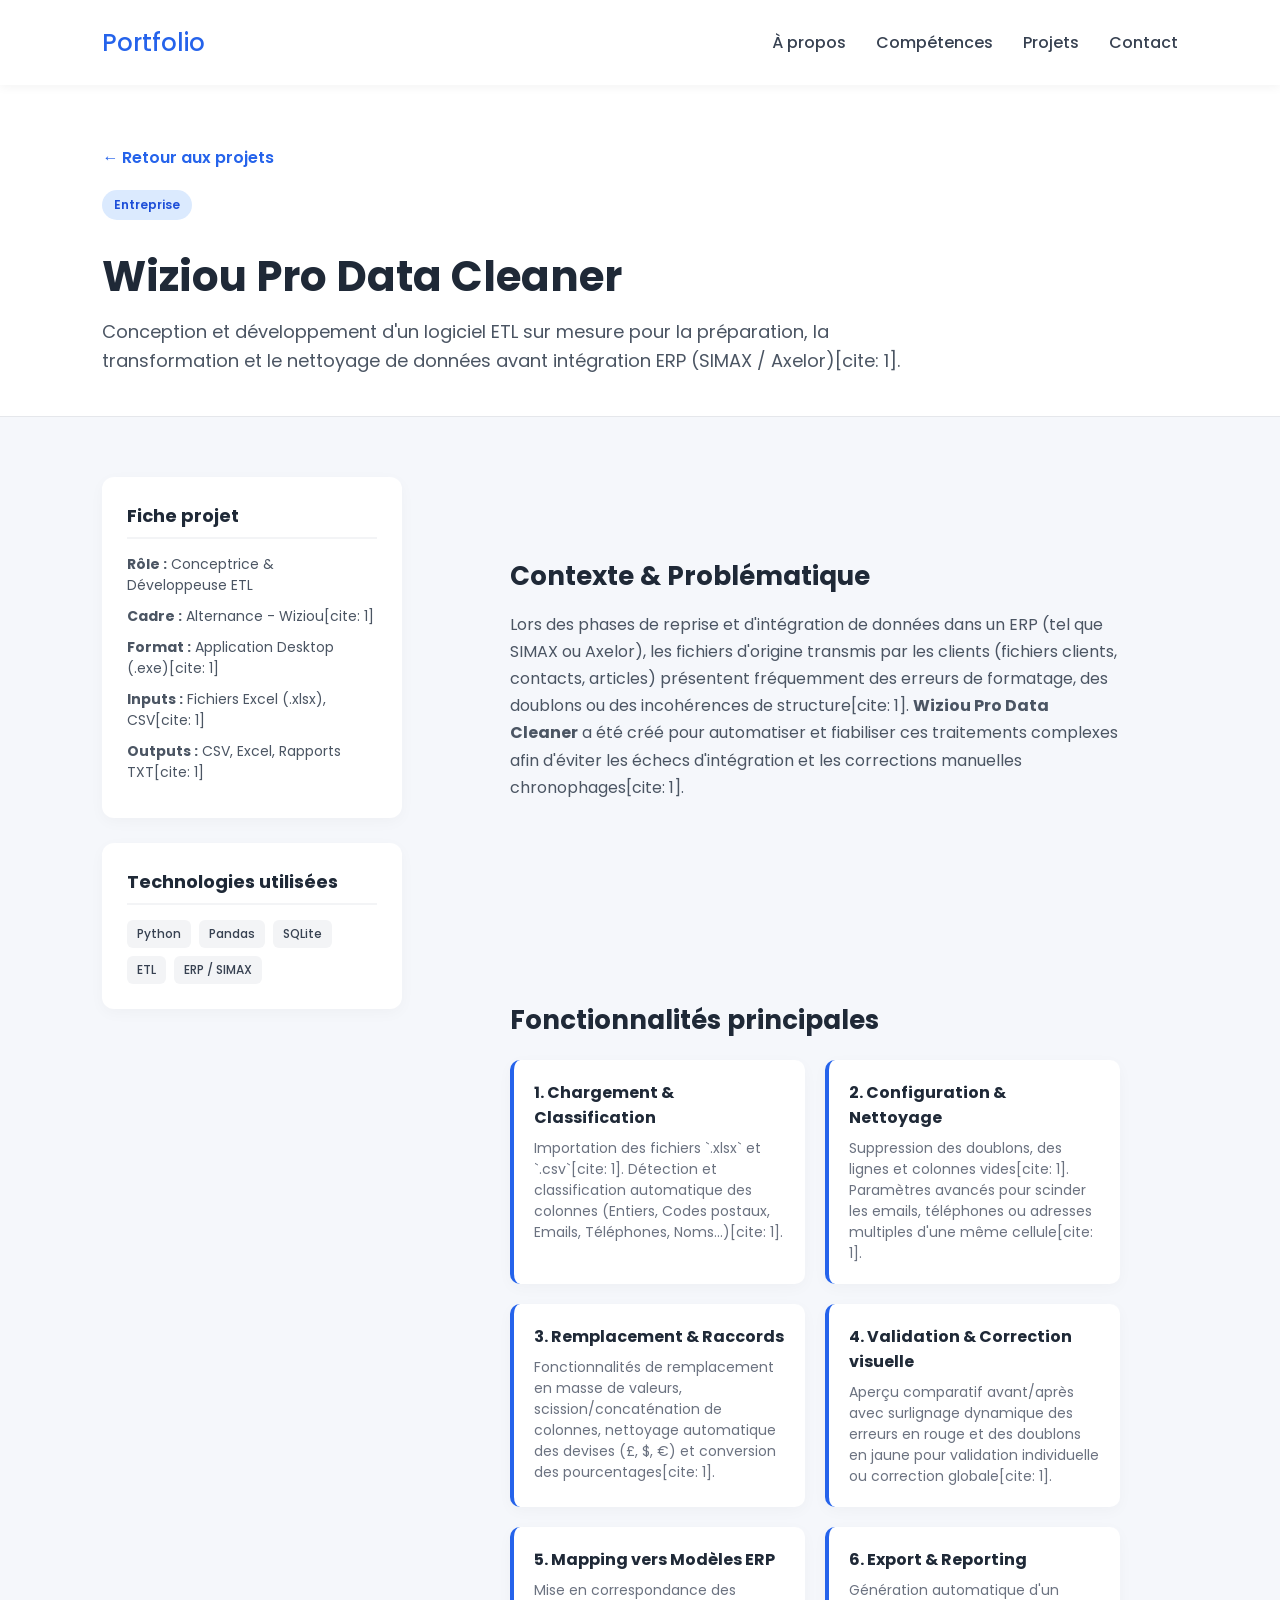
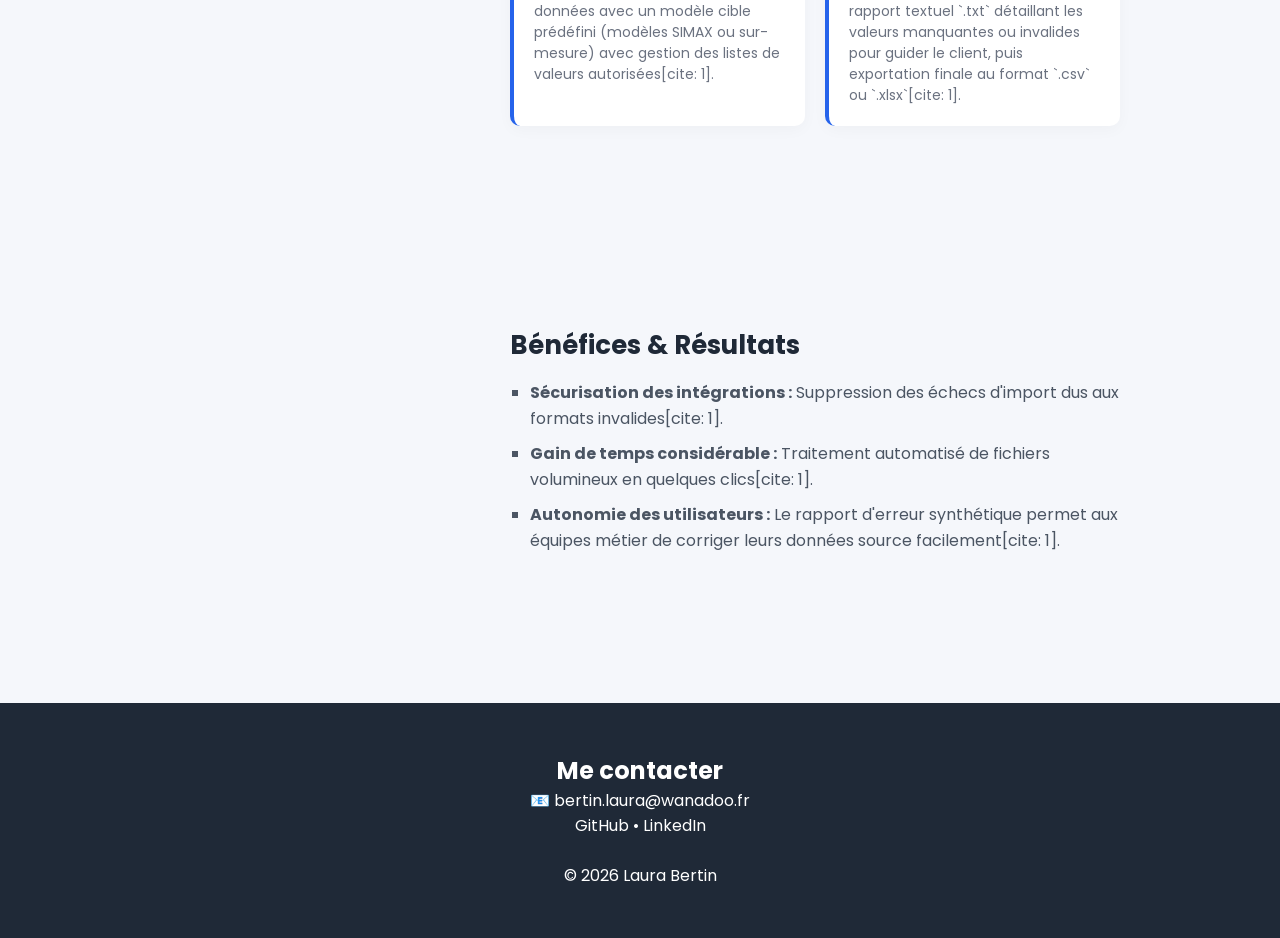
==== project-etl.html @ 87b9b47c "Add files via upload" ====
<!DOCTYPE html>
<html lang="fr">

<head>
    <meta charset="UTF-8">
    <meta name="viewport" content="width=device-width, initial-scale=1.0">
    <title>Wiziou Pro Data Cleaner | Laura Bertin</title>

    <link rel="stylesheet" href="../style.css">

    <!-- Police Google -->
    <link href="https://fonts.googleapis.com/css2?family=Poppins:wght@300;400;600;700&display=swap" rel="stylesheet">
</head>

<body>

    <!-- ===== Navigation ===== -->

    <nav>

        <div class="logo"><a href="../index.html" style="text-decoration:none; color:inherit;">Portfolio</a></div>

        <ul>
            <li><a href="../index.html#about">À propos</a></li>
            <li><a href="../index.html#skills">Compétences</a></li>
            <li><a href="../index.html#projects">Projets</a></li>
            <li><a href="../index.html#contact">Contact</a></li>
        </ul>

    </nav>

    <!-- ===== En-tête Projet ===== -->

    <header class="project-header">

        <a href="../index.html#projects" class="back-link">← Retour aux projets</a>

        <div class="project-title-area">
            <span class="badge pro">Entreprise</span>
            <h1>Wiziou Pro Data Cleaner</h1>
            <p class="subtitle">Conception et développement d'un logiciel ETL sur mesure pour la préparation, la transformation et le nettoyage de données avant intégration ERP (SIMAX / Axelor)[cite: 1].</p>
        </div>

    </header>

    <!-- ===== Contenu Détaillé du Projet ===== -->

    <main class="project-detail-container">

        <!-- Barres d'informations latérales -->
        <aside class="project-sidebar">

            <div class="sidebar-card">
                <h3>Fiche projet</h3>
                <ul>
                    <li><strong>Rôle :</strong> Conceptrice & Développeuse ETL</li>
                    <li><strong>Cadre :</strong> Alternance - Wiziou[cite: 1]</li>
                    <li><strong>Format :</strong> Application Desktop (.exe)[cite: 1]</li>
                    <li><strong>Inputs :</strong> Fichiers Excel (.xlsx), CSV[cite: 1]</li>
                    <li><strong>Outputs :</strong> CSV, Excel, Rapports TXT[cite: 1]</li>
                </ul>
            </div>

            <div class="sidebar-card">
                <h3>Technologies utilisées</h3>
                <div class="tech-tags">
                    <span class="tag">Python</span>
                    <span class="tag">Pandas</span>
                    <span class="tag">SQLite</span>
                    <span class="tag">ETL</span>
                    <span class="tag">ERP / SIMAX</span>
                </div>
            </div>

        </aside>

        <!-- Description principale -->
        <article class="project-content">

            <section class="project-section">
                <h2>Contexte & Problématique</h2>
                <p>
                    Lors des phases de reprise et d'intégration de données dans un ERP (tel que SIMAX ou Axelor), les fichiers d'origine transmis par les clients (fichiers clients, contacts, articles) présentent fréquemment des erreurs de formatage, des doublons ou des incohérences de structure[cite: 1]. 
                    <strong>Wiziou Pro Data Cleaner</strong> a été créé pour automatiser et fiabiliser ces traitements complexes afin d'éviter les échecs d'intégration et les corrections manuelles chronophages[cite: 1].
                </p>
            </section>

            <section class="project-section">
                <h2>Fonctionnalités principales</h2>

                <div class="features-grid">

                    <div class="feature-item">
                        <h3>1. Chargement & Classification</h3>
                        <p>Importation des fichiers `.xlsx` et `.csv`[cite: 1]. Détection et classification automatique des colonnes (Entiers, Codes postaux, Emails, Téléphones, Noms...)[cite: 1].</p>
                    </div>

                    <div class="feature-item">
                        <h3>2. Configuration & Nettoyage</h3>
                        <p>Suppression des doublons, des lignes et colonnes vides[cite: 1]. Paramètres avancés pour scinder les emails, téléphones ou adresses multiples d'une même cellule[cite: 1].</p>
                    </div>

                    <div class="feature-item">
                        <h3>3. Remplacement & Raccords</h3>
                        <p>Fonctionnalités de remplacement en masse de valeurs, scission/concaténation de colonnes, nettoyage automatique des devises (£, $, €) et conversion des pourcentages[cite: 1].</p>
                    </div>

                    <div class="feature-item">
                        <h3>4. Validation & Correction visuelle</h3>
                        <p>Aperçu comparatif avant/après avec surlignage dynamique des erreurs en rouge et des doublons en jaune pour validation individuelle ou correction globale[cite: 1].</p>
                    </div>

                    <div class="feature-item">
                        <h3>5. Mapping vers Modèles ERP</h3>
                        <p>Mise en correspondance des données avec un modèle cible prédéfini (modèles SIMAX ou sur-mesure) avec gestion des listes de valeurs autorisées[cite: 1].</p>
                    </div>

                    <div class="feature-item">
                        <h3>6. Export & Reporting</h3>
                        <p>Génération automatique d'un rapport textuel `.txt` détaillant les valeurs manquantes ou invalides pour guider le client, puis exportation finale au format `.csv` ou `.xlsx`[cite: 1].</p>
                    </div>

                </div>
            </section>

            <section class="project-section">
                <h2>Bénéfices & Résultats</h2>
                <ul class="impact-list">
                    <li><strong>Sécurisation des intégrations :</strong> Suppression des échecs d'import dus aux formats invalides[cite: 1].</li>
                    <li><strong>Gain de temps considérable :</strong> Traitement automatisé de fichiers volumineux en quelques clics[cite: 1].</li>
                    <li><strong>Autonomie des utilisateurs :</strong> Le rapport d'erreur synthétique permet aux équipes métier de corriger leurs données source facilement[cite: 1].</li>
                </ul>
            </section>

        </article>

    </main>

    <!-- ===== Contact Footer ===== -->

    <footer id="contact">

        <h2>Me contacter</h2>

        <p>
            📧 bertin.laura@wanadoo.fr
        </p>

        <p>
            GitHub • LinkedIn
        </p>

        <p style="margin-top:25px;">
            © 2026 Laura Bertin
        </p>

    </footer>

</body>

</html>
---- style.css ----
/* ==========================================
   RESET & BASE STYLES
   ========================================== */

* {
    margin: 0;
    padding: 0;
    box-sizing: border-box;
}

body {
    font-family: 'Poppins', sans-serif;
    background: #f5f7fb;
    color: #1f2937;
}

/* ==========================================
   NAVIGATION
   ========================================== */

nav {
    display: flex;
    justify-content: space-between;
    align-items: center;
    padding: 25px 8%;
    background: white;
    box-shadow: 0 2px 10px rgba(0, 0, 0, .05);
    position: sticky;
    top: 0;
    z-index: 100;
}

nav ul {
    display: flex;
    gap: 30px;
    list-style: none;
}

nav a {
    text-decoration: none;
    color: #374151;
    font-weight: 500;
}

.logo {
    font-size: 24px;
    font-weight: 700;
    color: #2563eb;
}

/* ==========================================
   HERO SECTION
   ========================================== */

.hero {
    display: flex;
    justify-content: space-between;
    align-items: center;
    padding: 80px 8%;
    gap: 60px;
}

.hero h1 {
    font-size: 60px;
    margin-bottom: 10px;
}

.hero h2 {
    font-size: 28px;
    color: #2563eb;
    margin-bottom: 25px;
}

.hero p {
    font-size: 20px;
    line-height: 1.7;
    margin-bottom: 35px;
}

.hero-image img {
    width: 320px;
    border-radius: 50%;
    box-shadow: 0 20px 50px rgba(37, 99, 235, .2);
}

.buttons {
    display: flex;
    gap: 20px;
}

.btn-primary {
    background: #2563eb;
    color: white;
    padding: 15px 28px;
    border-radius: 10px;
    text-decoration: none;
}

.btn-secondary {
    border: 2px solid #2563eb;
    padding: 15px 28px;
    border-radius: 10px;
    text-decoration: none;
    color: #2563eb;
}

/* ==========================================
   SECTIONS & CARDS
   ========================================== */

section {
    padding: 80px 8%;
}

section h2 {
    font-size: 40px;
    margin-bottom: 40px;
}

.section-intro {
    margin-bottom: 40px;
    color: #64748b;
    max-width: 700px;
}

.cards {
    display: grid;
    grid-template-columns: repeat(auto-fit, minmax(250px, 1fr));
    gap: 25px;
}

.card {
    background: white;
    padding: 30px;
    border-radius: 15px;
    box-shadow: 0 10px 30px rgba(0, 0, 0, .05);
    transition: .3s;
    display: flex;
    flex-direction: column;
    align-items: flex-start;
}

.card:hover {
    transform: translateY(-8px);
}

.card h3 {
    margin-bottom: 10px;
}

.card p {
    margin-bottom: 15px;
    line-height: 1.5;
}

.card strong {
    margin-top: auto;
    display: block;
    font-size: 14px;
}

.btn-detail {
    display: inline-block;
    margin-top: 15px;
    color: #2563eb;
    text-decoration: none;
    font-weight: 600;
    font-size: 14px;
}

.btn-detail:hover {
    text-decoration: underline;
}

/* BADGES */

.badge {
    display: inline-block;
    padding: 6px 12px;
    border-radius: 20px;
    font-size: 12px;
    font-weight: 600;
    margin-bottom: 15px;
    text-decoration: none;
}

.pro {
    background: #dbeafe;
    color: #1d4ed8;
}

.formation {
    background: #dcfce7;
    color: #15803d;
}

.perso {
    background: #f3e8ff;
    color: #7e22ce;
}

/* ==========================================
   FOOTER
   ========================================== */

footer {
    background: #1f2937;
    color: white;
    text-align: center;
    padding: 50px;
}

/* ==========================================
   PAGE DÉTAIL PROJET (ETL)
   ========================================== */

.project-header {
    background: white;
    padding: 60px 8% 40px 8%;
    border-bottom: 1px solid #e5e7eb;
}

.back-link {
    display: inline-block;
    color: #2563eb;
    text-decoration: none;
    font-weight: 600;
    margin-bottom: 20px;
    transition: transform 0.2s;
}

.back-link:hover {
    transform: translateX(-5px);
}

.project-title-area h1 {
    font-size: 42px;
    margin: 10px 0;
    color: #1f2937;
}

.project-title-area .subtitle {
    font-size: 18px;
    color: #4b5563;
    max-width: 800px;
    line-height: 1.6;
}

.project-detail-container {
    display: grid;
    grid-template-columns: 300px 1fr;
    gap: 50px;
    padding: 60px 8%;
    max-width: 1400px;
    margin: 0 auto;
}

.project-sidebar {
    display: flex;
    flex-direction: column;
    gap: 25px;
}

.sidebar-card {
    background: white;
    padding: 25px;
    border-radius: 12px;
    box-shadow: 0 4px 15px rgba(0, 0, 0, 0.03);
}

.sidebar-card h3 {
    font-size: 18px;
    margin-bottom: 15px;
    color: #1f2937;
    border-bottom: 2px solid #f3f4f6;
    padding-bottom: 8px;
}

.sidebar-card ul {
    list-style: none;
}

.sidebar-card li {
    font-size: 14px;
    color: #4b5563;
    margin-bottom: 10px;
    line-height: 1.5;
}

.tech-tags {
    display: flex;
    flex-wrap: wrap;
    gap: 8px;
}

.tag {
    background: #f3f4f6;
    color: #374151;
    padding: 5px 10px;
    border-radius: 6px;
    font-size: 12px;
    font-weight: 500;
}

.project-content {
    display: flex;
    flex-direction: column;
    gap: 40px;
}

.project-section h2 {
    font-size: 26px;
    color: #1f2937;
    margin-bottom: 15px;
}

.project-section p {
    font-size: 16px;
    line-height: 1.7;
    color: #4b5563;
}

.features-grid {
    display: grid;
    grid-template-columns: repeat(auto-fit, minmax(280px, 1fr));
    gap: 20px;
    margin-top: 20px;
}

.feature-item {
    background: white;
    padding: 20px;
    border-radius: 10px;
    border-left: 4px solid #2563eb;
    box-shadow: 0 4px 15px rgba(0, 0, 0, 0.03);
}

.feature-item h3 {
    font-size: 16px;
    color: #1f2937;
    margin-bottom: 8px;
}

.feature-item p {
    font-size: 14px;
    color: #6b7280;
    line-height: 1.5;
}

.impact-list {
    list-style-type: square;
    padding-left: 20px;
}

.impact-list li {
    font-size: 16px;
    color: #4b5563;
    margin-bottom: 10px;
    line-height: 1.6;
}

/* RESPONSIVE */

@media (max-width: 900px) {
    .hero {
        flex-direction: column;
        text-align: center;
    }

    .buttons {
        justify-content: center;
    }

    .project-detail-container {
        grid-template-columns: 1fr;
    }
}
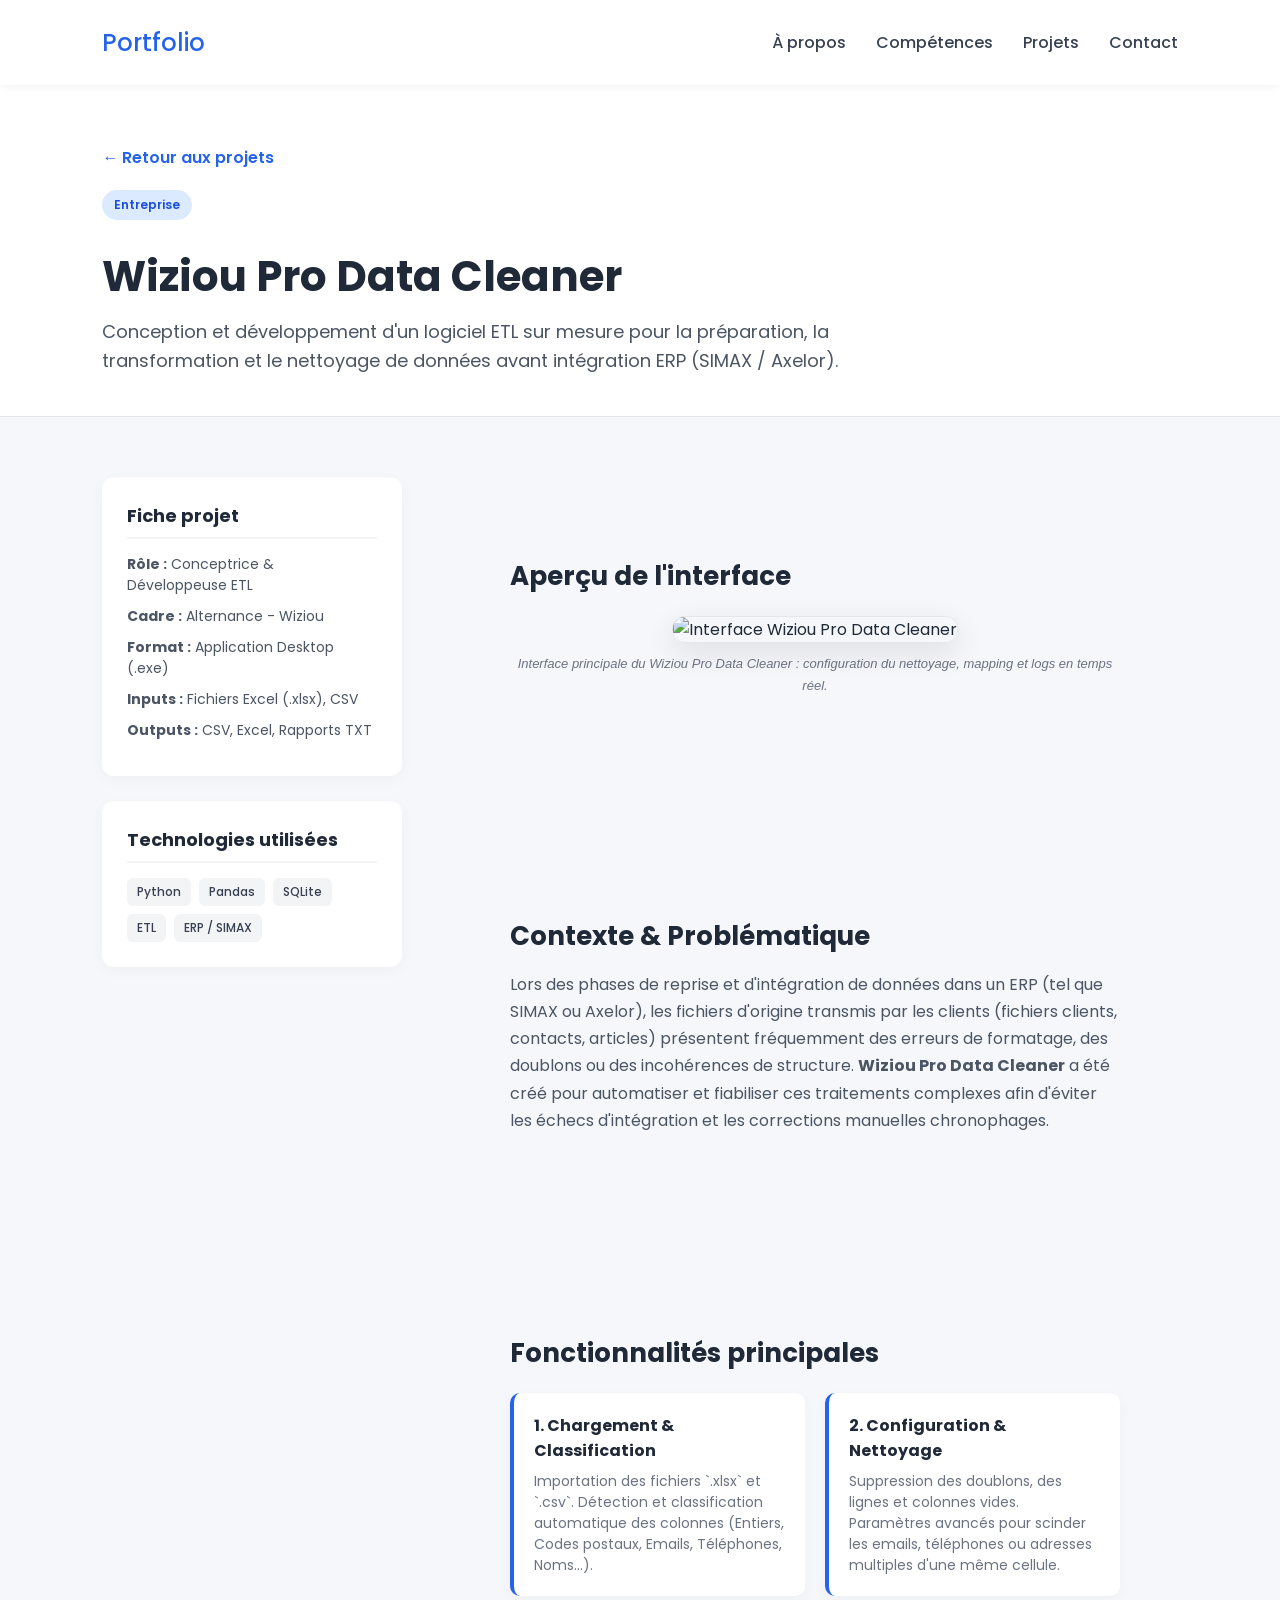
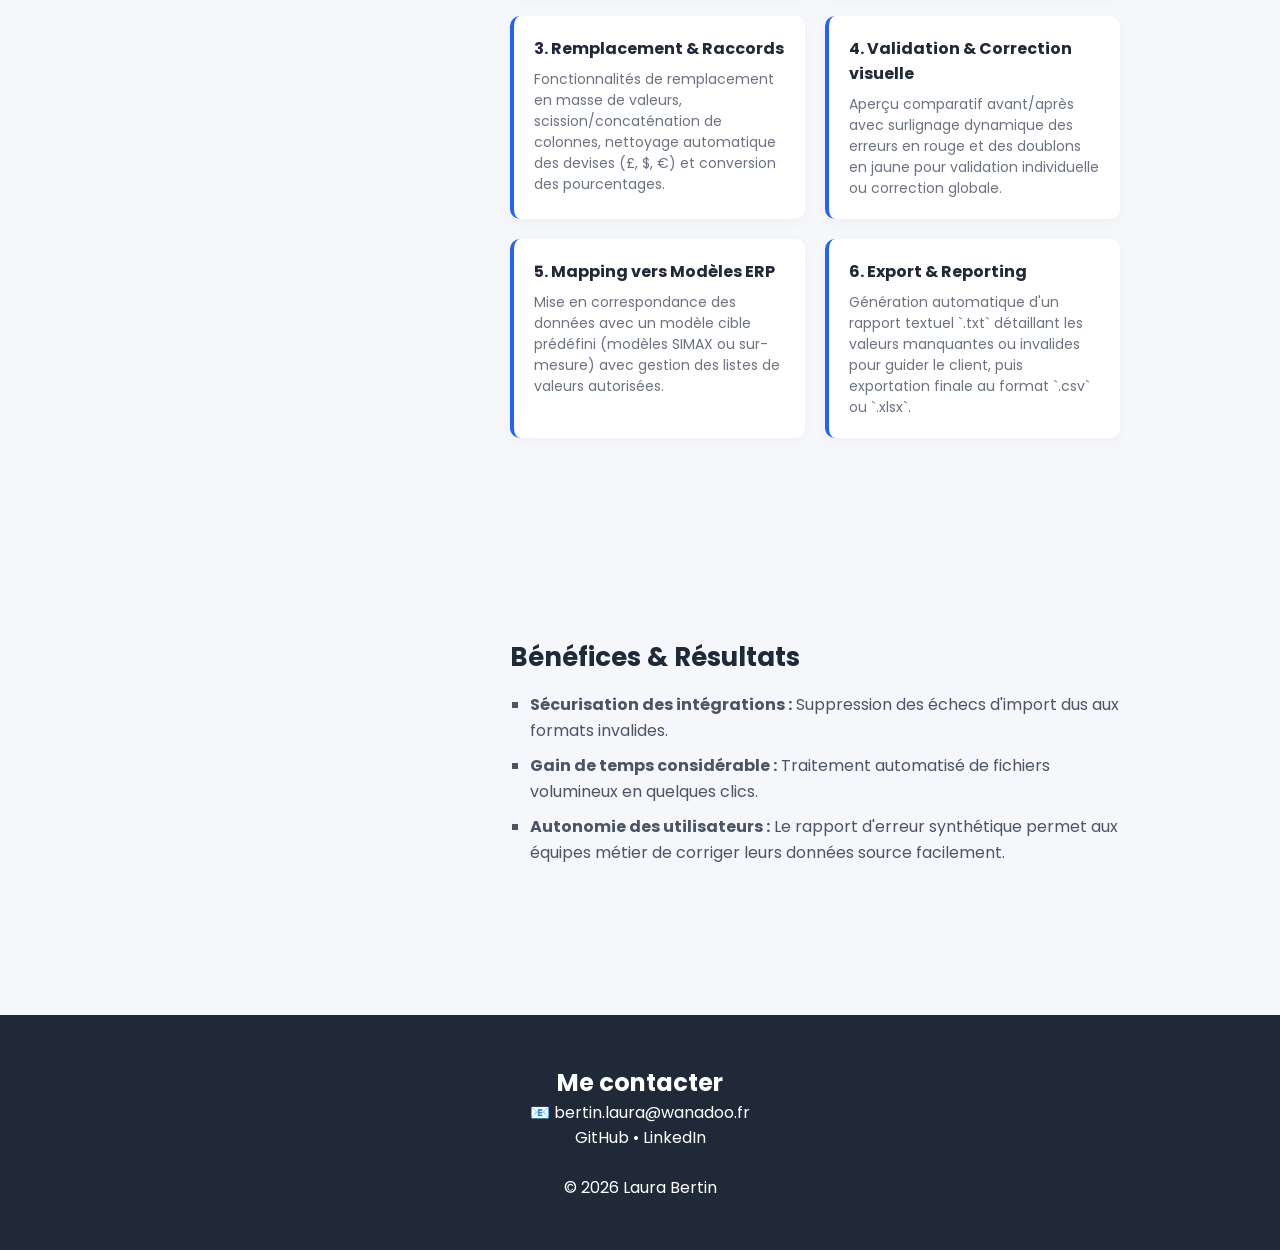
==== commit bc125c66: "Add files via upload" ====
--- a/project-etl.html
+++ b/project-etl.html
@@ -38,7 +38,7 @@
         <div class="project-title-area">
             <span class="badge pro">Entreprise</span>
             <h1>Wiziou Pro Data Cleaner</h1>
-            <p class="subtitle">Conception et développement d'un logiciel ETL sur mesure pour la préparation, la transformation et le nettoyage de données avant intégration ERP (SIMAX / Axelor)[cite: 1].</p>
+            <p class="subtitle">Conception et développement d'un logiciel ETL sur mesure pour la préparation, la transformation et le nettoyage de données avant intégration ERP (SIMAX / Axelor).</p>
         </div>
 
     </header>
@@ -54,10 +54,10 @@
                 <h3>Fiche projet</h3>
                 <ul>
                     <li><strong>Rôle :</strong> Conceptrice & Développeuse ETL</li>
-                    <li><strong>Cadre :</strong> Alternance - Wiziou[cite: 1]</li>
-                    <li><strong>Format :</strong> Application Desktop (.exe)[cite: 1]</li>
-                    <li><strong>Inputs :</strong> Fichiers Excel (.xlsx), CSV[cite: 1]</li>
-                    <li><strong>Outputs :</strong> CSV, Excel, Rapports TXT[cite: 1]</li>
+                    <li><strong>Cadre :</strong> Alternance - Wiziou</li>
+                    <li><strong>Format :</strong> Application Desktop (.exe)</li>
+                    <li><strong>Inputs :</strong> Fichiers Excel (.xlsx), CSV</li>
+                    <li><strong>Outputs :</strong> CSV, Excel, Rapports TXT</li>
                 </ul>
             </div>
 
@@ -77,11 +77,20 @@
         <!-- Description principale -->
         <article class="project-content">
 
+            <!-- Section Capture d'écran -->
+            <section class="project-section">
+                <h2>Aperçu de l'interface</h2>
+                <div class="project-media">
+                    <img src="../assets/etl-screenshot.jpg" alt="Interface Wiziou Pro Data Cleaner" class="project-img">
+                    <p class="img-caption">Interface principale du Wiziou Pro Data Cleaner : configuration du nettoyage, mapping et logs en temps réel.</p>
+                </div>
+            </section>
+
             <section class="project-section">
                 <h2>Contexte & Problématique</h2>
                 <p>
-                    Lors des phases de reprise et d'intégration de données dans un ERP (tel que SIMAX ou Axelor), les fichiers d'origine transmis par les clients (fichiers clients, contacts, articles) présentent fréquemment des erreurs de formatage, des doublons ou des incohérences de structure[cite: 1]. 
-                    <strong>Wiziou Pro Data Cleaner</strong> a été créé pour automatiser et fiabiliser ces traitements complexes afin d'éviter les échecs d'intégration et les corrections manuelles chronophages[cite: 1].
+                    Lors des phases de reprise et d'intégration de données dans un ERP (tel que SIMAX ou Axelor), les fichiers d'origine transmis par les clients (fichiers clients, contacts, articles) présentent fréquemment des erreurs de formatage, des doublons ou des incohérences de structure. 
+                    <strong>Wiziou Pro Data Cleaner</strong> a été créé pour automatiser et fiabiliser ces traitements complexes afin d'éviter les échecs d'intégration et les corrections manuelles chronophages.
                 </p>
             </section>
 
@@ -92,32 +101,32 @@
 
                     <div class="feature-item">
                         <h3>1. Chargement & Classification</h3>
-                        <p>Importation des fichiers `.xlsx` et `.csv`[cite: 1]. Détection et classification automatique des colonnes (Entiers, Codes postaux, Emails, Téléphones, Noms...)[cite: 1].</p>
+                        <p>Importation des fichiers `.xlsx` et `.csv`. Détection et classification automatique des colonnes (Entiers, Codes postaux, Emails, Téléphones, Noms...).</p>
                     </div>
 
                     <div class="feature-item">
                         <h3>2. Configuration & Nettoyage</h3>
-                        <p>Suppression des doublons, des lignes et colonnes vides[cite: 1]. Paramètres avancés pour scinder les emails, téléphones ou adresses multiples d'une même cellule[cite: 1].</p>
+                        <p>Suppression des doublons, des lignes et colonnes vides. Paramètres avancés pour scinder les emails, téléphones ou adresses multiples d'une même cellule.</p>
                     </div>
 
                     <div class="feature-item">
                         <h3>3. Remplacement & Raccords</h3>
-                        <p>Fonctionnalités de remplacement en masse de valeurs, scission/concaténation de colonnes, nettoyage automatique des devises (£, $, €) et conversion des pourcentages[cite: 1].</p>
+                        <p>Fonctionnalités de remplacement en masse de valeurs, scission/concaténation de colonnes, nettoyage automatique des devises (£, $, €) et conversion des pourcentages.</p>
                     </div>
 
                     <div class="feature-item">
                         <h3>4. Validation & Correction visuelle</h3>
-                        <p>Aperçu comparatif avant/après avec surlignage dynamique des erreurs en rouge et des doublons en jaune pour validation individuelle ou correction globale[cite: 1].</p>
+                        <p>Aperçu comparatif avant/après avec surlignage dynamique des erreurs en rouge et des doublons en jaune pour validation individuelle ou correction globale.</p>
                     </div>
 
                     <div class="feature-item">
                         <h3>5. Mapping vers Modèles ERP</h3>
-                        <p>Mise en correspondance des données avec un modèle cible prédéfini (modèles SIMAX ou sur-mesure) avec gestion des listes de valeurs autorisées[cite: 1].</p>
+                        <p>Mise en correspondance des données avec un modèle cible prédéfini (modèles SIMAX ou sur-mesure) avec gestion des listes de valeurs autorisées.</p>
                     </div>
 
                     <div class="feature-item">
                         <h3>6. Export & Reporting</h3>
-                        <p>Génération automatique d'un rapport textuel `.txt` détaillant les valeurs manquantes ou invalides pour guider le client, puis exportation finale au format `.csv` ou `.xlsx`[cite: 1].</p>
+                        <p>Génération automatique d'un rapport textuel `.txt` détaillant les valeurs manquantes ou invalides pour guider le client, puis exportation finale au format `.csv` ou `.xlsx`.</p>
                     </div>
 
                 </div>
@@ -126,9 +135,9 @@
             <section class="project-section">
                 <h2>Bénéfices & Résultats</h2>
                 <ul class="impact-list">
-                    <li><strong>Sécurisation des intégrations :</strong> Suppression des échecs d'import dus aux formats invalides[cite: 1].</li>
-                    <li><strong>Gain de temps considérable :</strong> Traitement automatisé de fichiers volumineux en quelques clics[cite: 1].</li>
-                    <li><strong>Autonomie des utilisateurs :</strong> Le rapport d'erreur synthétique permet aux équipes métier de corriger leurs données source facilement[cite: 1].</li>
+                    <li><strong>Sécurisation des intégrations :</strong> Suppression des échecs d'import dus aux formats invalides.</li>
+                    <li><strong>Gain de temps considérable :</strong> Traitement automatisé de fichiers volumineux en quelques clics.</li>
+                    <li><strong>Autonomie des utilisateurs :</strong> Le rapport d'erreur synthétique permet aux équipes métier de corriger leurs données source facilement.</li>
                 </ul>
             </section>
 
--- a/style.css
+++ b/style.css
@@ -374,4 +374,26 @@
     .project-detail-container {
         grid-template-columns: 1fr;
     }
+}
+
+
+/* Style pour la capture d'écran des projets */
+.project-media {
+    margin: 20px 0;
+    text-align: center;
+}
+
+.project-img {
+    width: 100%;
+    max-width: 900px;
+    border-radius: 12px;
+    box-shadow: 0 10px 30px rgba(0, 0, 0, 0.1);
+    border: 1px solid #e5e7eb;
+}
+
+.img-caption {
+    font-size: 13px !important;
+    color: #6b7280 !important;
+    margin-top: 10px;
+    font-style: italic;
 }
